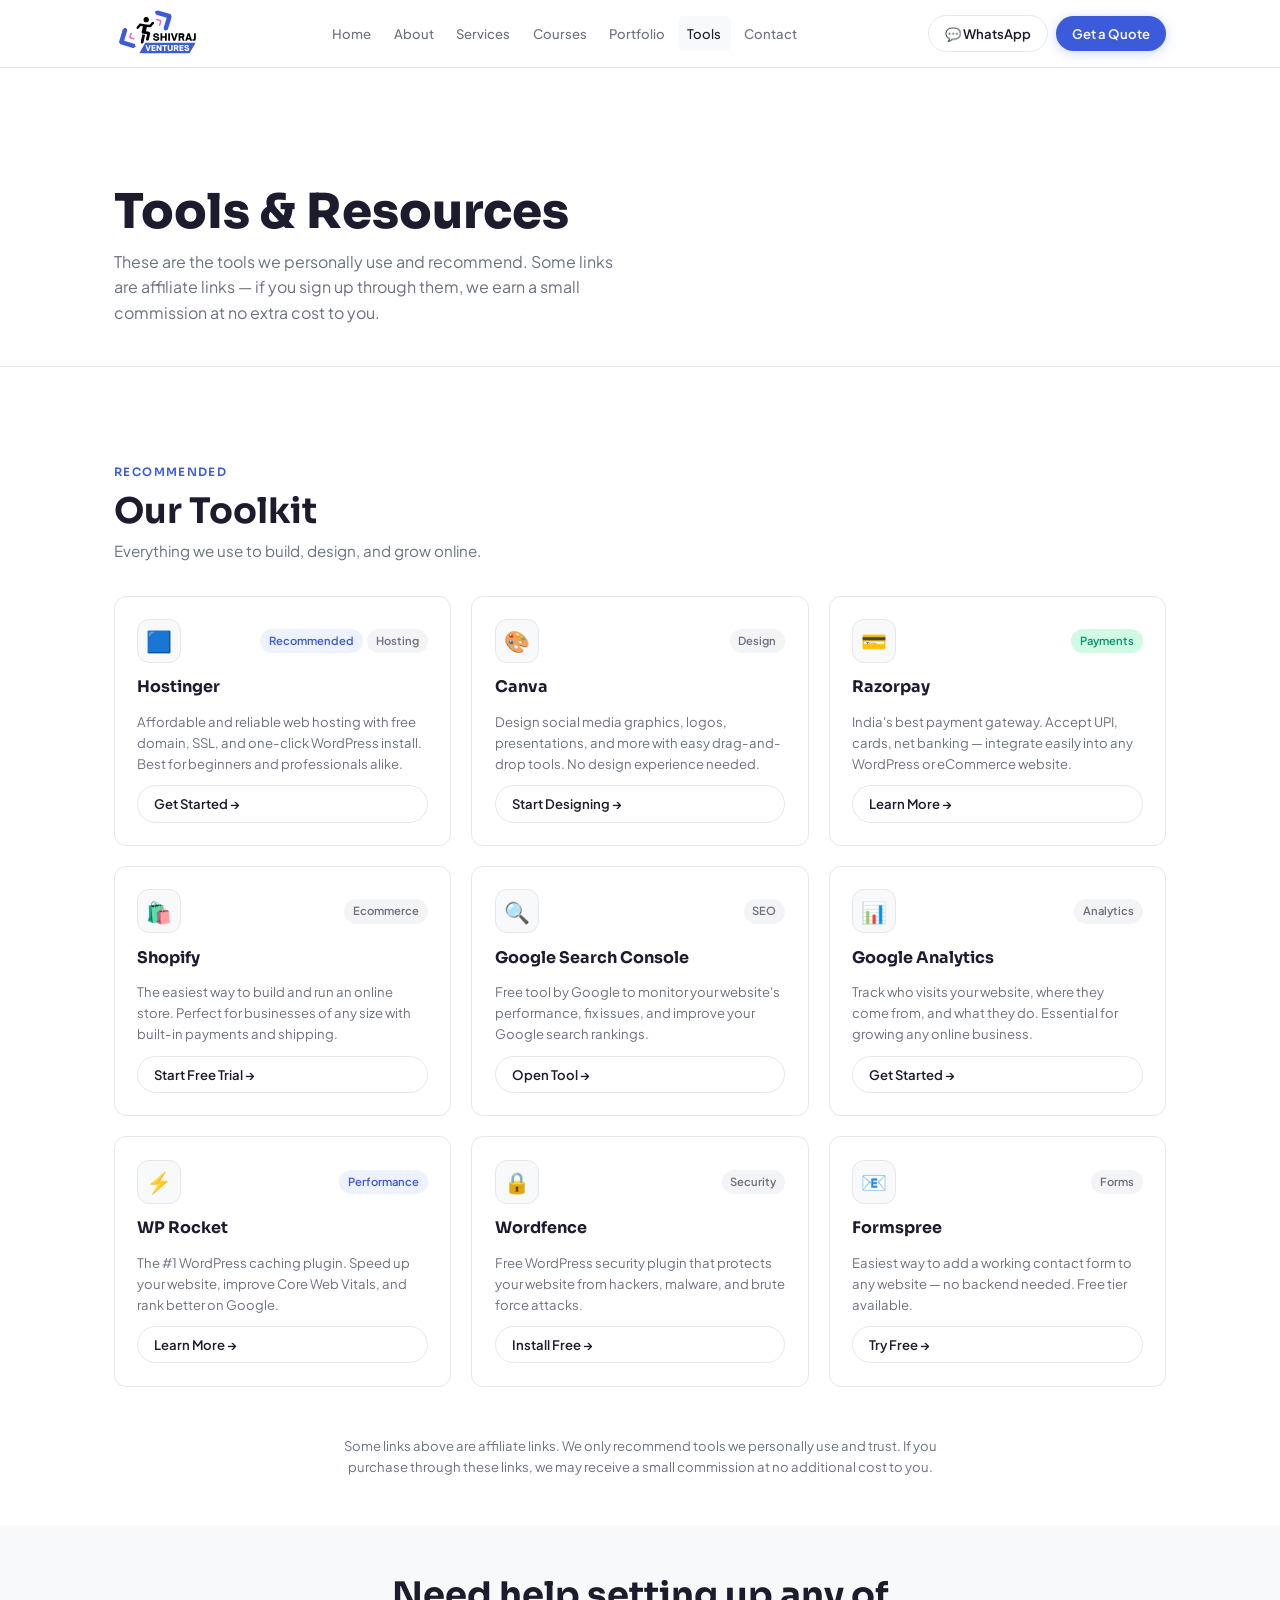
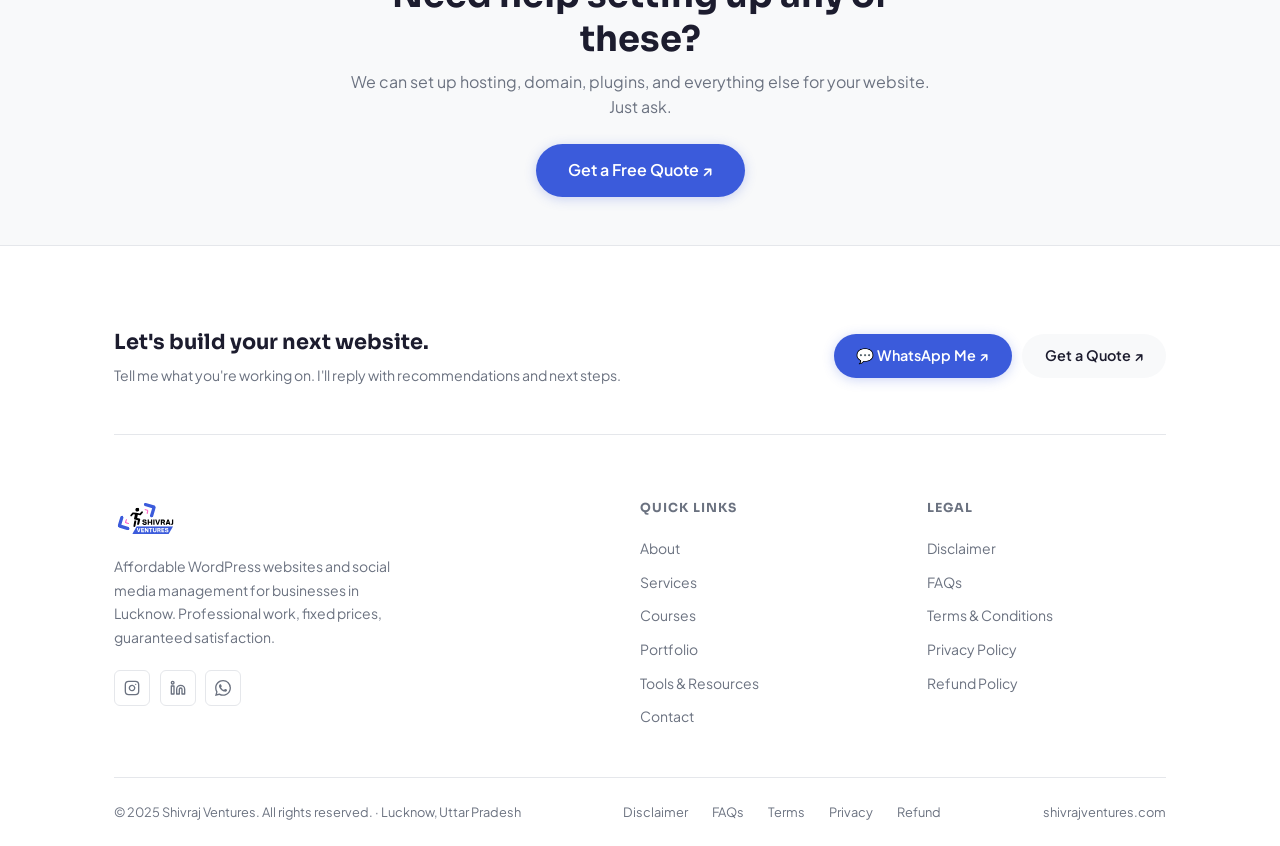
==== pages/tools.html @ c6edc183 "Add files via upload" ====
<!DOCTYPE html>
<html lang="en">
<head>
  <meta charset="UTF-8">
  <meta name="viewport" content="width=device-width, initial-scale=1.0">
  <meta name="description" content="Tools and resources recommended by Shivraj Ventures — Hostinger, Canva, Razorpay, Shopify and more for building websites and growing businesses online.">
  <meta name="keywords" content="tools resources Shivraj Ventures, Hostinger recommended, WordPress tools India, website building tools">
  <meta name="author" content="Shivraj Ventures">
  <title>Tools & Resources — Shivraj Ventures | Lucknow</title>
  <link rel="icon" type="image/svg+xml" href="../assets/favicon.svg">
  <link rel="stylesheet" href="../css/global.css">
  <link rel="stylesheet" href="../css/nav-footer.css">
  <link rel="stylesheet" href="../css/pages.css">
  <link rel="canonical" href="https://shivrajventures.com/tools">
</head>
<body>
<div id="navbar-placeholder"></div>
<main style="padding-top:var(--nav-h)">

  <div class="page-header">
    <div class="container">
      <h1>Tools & Resources</h1>
      <p>These are the tools we personally use and recommend. Some links are affiliate links — if you sign up through them, we earn a small commission at no extra cost to you.</p>
    </div>
  </div>

  <section class="section-sm">
    <div class="container">
      <span class="label">RECOMMENDED</span>
      <h2 class="title">Our Toolkit</h2>
      <p class="subtitle">Everything we use to build, design, and grow online.</p>

      <div class="tools-grid" style="margin-top:2rem">
        <div class="tool-card">
          <div class="tool-card__top">
            <div class="tool-icon">🟦</div>
            <div class="tool-badges"><span class="badge badge-blue">Recommended</span><span class="badge badge-gray">Hosting</span></div>
          </div>
          <h3>Hostinger</h3>
          <p>Affordable and reliable web hosting with free domain, SSL, and one-click WordPress install. Best for beginners and professionals alike.</p>
          <a href="https://hostinger.in" target="_blank" rel="noopener sponsored" class="btn btn-outline btn-sm" style="margin-top:auto">Get Started →</a>
        </div>
        <div class="tool-card">
          <div class="tool-card__top">
            <div class="tool-icon">🎨</div>
            <div class="tool-badges"><span class="badge badge-gray">Design</span></div>
          </div>
          <h3>Canva</h3>
          <p>Design social media graphics, logos, presentations, and more with easy drag-and-drop tools. No design experience needed.</p>
          <a href="https://canva.com" target="_blank" rel="noopener sponsored" class="btn btn-outline btn-sm" style="margin-top:auto">Start Designing →</a>
        </div>
        <div class="tool-card">
          <div class="tool-card__top">
            <div class="tool-icon">💳</div>
            <div class="tool-badges"><span class="badge badge-green">Payments</span></div>
          </div>
          <h3>Razorpay</h3>
          <p>India's best payment gateway. Accept UPI, cards, net banking — integrate easily into any WordPress or eCommerce website.</p>
          <a href="https://razorpay.com" target="_blank" rel="noopener" class="btn btn-outline btn-sm" style="margin-top:auto">Learn More →</a>
        </div>
        <div class="tool-card">
          <div class="tool-card__top">
            <div class="tool-icon">🛍️</div>
            <div class="tool-badges"><span class="badge badge-gray">Ecommerce</span></div>
          </div>
          <h3>Shopify</h3>
          <p>The easiest way to build and run an online store. Perfect for businesses of any size with built-in payments and shipping.</p>
          <a href="https://shopify.com" target="_blank" rel="noopener sponsored" class="btn btn-outline btn-sm" style="margin-top:auto">Start Free Trial →</a>
        </div>
        <div class="tool-card">
          <div class="tool-card__top">
            <div class="tool-icon">🔍</div>
            <div class="tool-badges"><span class="badge badge-gray">SEO</span></div>
          </div>
          <h3>Google Search Console</h3>
          <p>Free tool by Google to monitor your website's performance, fix issues, and improve your Google search rankings.</p>
          <a href="https://search.google.com/search-console" target="_blank" rel="noopener" class="btn btn-outline btn-sm" style="margin-top:auto">Open Tool →</a>
        </div>
        <div class="tool-card">
          <div class="tool-card__top">
            <div class="tool-icon">📊</div>
            <div class="tool-badges"><span class="badge badge-gray">Analytics</span></div>
          </div>
          <h3>Google Analytics</h3>
          <p>Track who visits your website, where they come from, and what they do. Essential for growing any online business.</p>
          <a href="https://analytics.google.com" target="_blank" rel="noopener" class="btn btn-outline btn-sm" style="margin-top:auto">Get Started →</a>
        </div>
        <div class="tool-card">
          <div class="tool-card__top">
            <div class="tool-icon">⚡</div>
            <div class="tool-badges"><span class="badge badge-blue">Performance</span></div>
          </div>
          <h3>WP Rocket</h3>
          <p>The #1 WordPress caching plugin. Speed up your website, improve Core Web Vitals, and rank better on Google.</p>
          <a href="https://wp-rocket.me" target="_blank" rel="noopener sponsored" class="btn btn-outline btn-sm" style="margin-top:auto">Learn More →</a>
        </div>
        <div class="tool-card">
          <div class="tool-card__top">
            <div class="tool-icon">🔒</div>
            <div class="tool-badges"><span class="badge badge-gray">Security</span></div>
          </div>
          <h3>Wordfence</h3>
          <p>Free WordPress security plugin that protects your website from hackers, malware, and brute force attacks.</p>
          <a href="https://wordfence.com" target="_blank" rel="noopener" class="btn btn-outline btn-sm" style="margin-top:auto">Install Free →</a>
        </div>
        <div class="tool-card">
          <div class="tool-card__top">
            <div class="tool-icon">📧</div>
            <div class="tool-badges"><span class="badge badge-gray">Forms</span></div>
          </div>
          <h3>Formspree</h3>
          <p>Easiest way to add a working contact form to any website — no backend needed. Free tier available.</p>
          <a href="https://formspree.io" target="_blank" rel="noopener" class="btn btn-outline btn-sm" style="margin-top:auto">Try Free →</a>
        </div>
      </div>

      <p style="text-align:center;margin-top:3rem;font-size:.82rem;color:var(--muted);max-width:600px;margin-left:auto;margin-right:auto">
        Some links above are affiliate links. We only recommend tools we personally use and trust. If you purchase through these links, we may receive a small commission at no additional cost to you.
      </p>
    </div>
  </section>

  <section class="section-sm" style="background:var(--bg-soft)">
    <div class="container" style="max-width:640px;text-align:center">
      <h2 class="title" style="margin-bottom:.5rem">Need help setting up any of these?</h2>
      <p style="color:var(--muted);margin-bottom:1.5rem">We can set up hosting, domain, plugins, and everything else for your website. Just ask.</p>
      <a href="contact.html" class="btn btn-primary btn-lg">Get a Free Quote ↗</a>
    </div>
  </section>

</main>
<div id="footer-placeholder"></div>
<script src="../js/components.js"></script>
<script>renderNavbar('tools'); renderFooter();</script>
</body>
</html>
---- css/global.css ----
@import url('https://fonts.googleapis.com/css2?family=Sora:wght@300;400;500;600;700;800&family=Plus+Jakarta+Sans:wght@300;400;500;600;700&display=swap');

:root {
  --primary:       #3b5bdb;
  --primary-dark:  #2f4ac2;
  --primary-light: #eef2ff;
  --accent:        #f59f00;
  --bg:            #ffffff;
  --bg-soft:       #f8f9fa;
  --text:          #1c1c2e;
  --muted:         #6b7280;
  --border:        #e5e7eb;
  --success:       #10b981;
  --star:          #f59f00;
  --font-head:     'Sora', sans-serif;
  --font-body:     'Plus Jakarta Sans', sans-serif;
  --radius-sm:     6px;
  --radius-md:     12px;
  --radius-lg:     20px;
  --radius-full:   9999px;
  --shadow-sm:     0 1px 3px rgba(0,0,0,0.08);
  --shadow-md:     0 4px 16px rgba(0,0,0,0.08);
  --shadow-lg:     0 10px 40px rgba(0,0,0,0.10);
  --max-w:         1100px;
  --nav-h:         68px;
}

*,*::before,*::after{box-sizing:border-box;margin:0;padding:0}
html{scroll-behavior:smooth;font-size:16px}
body{font-family:var(--font-body);color:var(--text);background:var(--bg);line-height:1.6;-webkit-font-smoothing:antialiased}
img{max-width:100%;display:block}
a{color:inherit;text-decoration:none}
ul{list-style:none}
button{cursor:pointer;border:none;background:none;font:inherit}

.container{max-width:var(--max-w);margin:0 auto;padding:0 1.5rem}
.section{padding:5rem 0}
.section-sm{padding:3rem 0}

.label{font-family:var(--font-head);font-size:.72rem;font-weight:600;letter-spacing:.12em;text-transform:uppercase;color:var(--primary);display:block;margin-bottom:.5rem}
.title{font-family:var(--font-head);font-size:clamp(1.6rem,3vw,2.2rem);font-weight:700;color:var(--text);line-height:1.25}
.subtitle{color:var(--muted);margin-top:.4rem;font-size:.95rem}

.btn{display:inline-flex;align-items:center;gap:.4rem;padding:.65rem 1.4rem;border-radius:var(--radius-full);font-family:var(--font-body);font-size:.9rem;font-weight:600;transition:all .18s ease;white-space:nowrap}
.btn-primary{background:var(--primary);color:#fff;box-shadow:0 2px 12px rgba(59,91,219,.25)}
.btn-primary:hover{background:var(--primary-dark);box-shadow:0 4px 18px rgba(59,91,219,.35);transform:translateY(-1px)}
.btn-outline{border:1.5px solid var(--border);color:var(--text);background:transparent}
.btn-outline:hover{border-color:var(--primary);color:var(--primary)}
.btn-ghost{color:var(--text);background:var(--bg-soft)}
.btn-ghost:hover{background:var(--border)}
.btn-sm{padding:.45rem 1rem;font-size:.82rem}
.btn-lg{padding:.85rem 2rem;font-size:1rem}

.card{background:var(--bg);border:1px solid var(--border);border-radius:var(--radius-md);padding:1.5rem;transition:box-shadow .2s,transform .2s}
.card:hover{box-shadow:var(--shadow-md);transform:translateY(-2px)}

.tag{display:inline-block;padding:.2rem .55rem;border-radius:var(--radius-sm);font-size:.76rem;font-weight:500;background:var(--bg-soft);color:var(--muted);border:1px solid var(--border)}
.stars{display:flex;gap:2px;color:var(--star);font-size:.9rem}
.view-all{display:inline-flex;align-items:center;gap:.25rem;font-size:.85rem;font-weight:600;color:var(--primary);transition:gap .15s}
.view-all:hover{gap:.5rem}
.sec-header{display:flex;align-items:flex-end;justify-content:space-between;margin-bottom:2rem;gap:1rem}

.page-header{padding:calc(var(--nav-h) + 3rem) 0 2.5rem;border-bottom:1px solid var(--border);margin-bottom:3rem}
.page-header h1{font-family:var(--font-head);font-size:clamp(2rem,4vw,3rem);font-weight:800;line-height:1.15}
.page-header p{color:var(--muted);margin-top:.6rem;font-size:1rem;max-width:520px}

@media(max-width:768px){.section{padding:3rem 0}.container{padding:0 1rem}.sec-header{flex-direction:column;align-items:flex-start}}
---- css/nav-footer.css ----
/* ===== NAVBAR ===== */
.navbar{position:fixed;top:0;left:0;right:0;z-index:1000;height:var(--nav-h);background:rgba(255,255,255,.96);backdrop-filter:blur(12px);border-bottom:1px solid var(--border);transition:box-shadow .2s}
.navbar.scrolled{box-shadow:var(--shadow-md)}
.navbar__inner{display:flex;align-items:center;justify-content:space-between;height:100%;max-width:var(--max-w);margin:0 auto;padding:0 1.5rem;gap:1rem}

/* Brand logo (SVG image) */
.brand-logo{display:flex;align-items:center;flex-shrink:0;text-decoration:none}
.brand-logo img{display:block;height:58px;width:auto;object-fit:contain}
.brand-logo__text{font-family:var(--font-head);font-weight:800;font-size:1.15rem;letter-spacing:-.5px;line-height:1}
.brand-logo__text .s{color:var(--primary)}
.brand-logo__text .rest{color:var(--text)}
.brand-logo__sub{font-family:var(--font-head);font-size:.6rem;font-weight:400;letter-spacing:.35em;color:var(--muted);text-transform:uppercase;display:block;margin-top:.1rem}
.brand-logo__dot{width:5px;height:5px;border-radius:50%;background:var(--primary);display:inline-block;margin:0 .35rem .1rem}

.navbar__links{display:flex;align-items:center;gap:.2rem}
.navbar__links a{font-size:.82rem;font-weight:500;color:var(--muted);padding:.45rem .6rem;border-radius:var(--radius-sm);transition:color .15s,background .15s}
.navbar__links a:hover,.navbar__links a.active{color:var(--text);background:var(--bg-soft)}

.navbar__actions{display:flex;align-items:center;gap:.5rem;flex-shrink:0}
.navbar__toggle{display:none;flex-direction:column;gap:5px;padding:8px;cursor:pointer}
.navbar__toggle span{display:block;width:22px;height:2px;background:var(--text);border-radius:2px;transition:all .25s}

.navbar__mobile{display:none;position:fixed;top:var(--nav-h);left:0;right:0;background:var(--bg);border-bottom:1px solid var(--border);padding:1rem 1.5rem;z-index:999;flex-direction:column;gap:.25rem;box-shadow:var(--shadow-md)}
.navbar__mobile.open{display:flex}
.navbar__mobile a{padding:.7rem .75rem;font-size:.95rem;font-weight:500;border-radius:var(--radius-sm);color:var(--text);transition:background .15s}
.navbar__mobile a:hover,.navbar__mobile a.active{background:var(--bg-soft);color:var(--primary)}
.navbar__mobile hr{margin:.5rem 0;border:none;border-top:1px solid var(--border)}
.navbar__mobile .btn{width:100%;justify-content:center;margin-top:.25rem}

@media(max-width:900px){.navbar__links{display:none}.navbar__toggle{display:flex}.navbar__actions .btn-outline{display:none}}

/* ===== FOOTER ===== */
.footer{background:var(--bg);border-top:1px solid var(--border);padding:5rem 0 1.5rem}
.footer__cta-row{display:grid;grid-template-columns:1fr auto;gap:2rem;align-items:center;margin-bottom:4rem;padding-bottom:3rem;border-bottom:1px solid var(--border)}
.footer__cta-row h3{font-family:var(--font-head);font-size:1.3rem;font-weight:700;margin-bottom:.3rem}
.footer__cta-row p{color:var(--muted);font-size:.88rem}
.footer__cta-btns{display:flex;gap:.65rem;flex-wrap:wrap}

.footer__grid{display:grid;grid-template-columns:2fr 1fr 1fr;gap:3rem;margin-bottom:3rem}
.footer__brand-logo{margin-bottom:.85rem}
.footer__brand p{font-size:.875rem;color:var(--muted);line-height:1.7;max-width:300px;margin-bottom:1.25rem}

.social-links{display:flex;gap:.6rem}
.social-links a{width:36px;height:36px;border-radius:var(--radius-sm);border:1px solid var(--border);display:flex;align-items:center;justify-content:center;color:var(--muted);font-size:.85rem;font-weight:700;transition:all .15s}
.social-links a:hover{border-color:var(--primary);color:var(--primary);background:var(--primary-light)}

.footer__col h4{font-family:var(--font-head);font-weight:700;font-size:.78rem;margin-bottom:1rem;letter-spacing:.08em;text-transform:uppercase;color:var(--muted)}
.footer__col ul{display:flex;flex-direction:column;gap:.5rem}
.footer__col ul li a{font-size:.875rem;color:var(--muted);transition:color .15s}
.footer__col ul li a:hover{color:var(--primary)}

.footer__bottom{display:flex;align-items:center;justify-content:space-between;padding-top:1.5rem;border-top:1px solid var(--border);gap:1rem;flex-wrap:wrap}
.footer__bottom p{font-size:.8rem;color:var(--muted)}
.footer__bottom-links{display:flex;gap:1.5rem;flex-wrap:wrap}
.footer__bottom-links a{font-size:.8rem;color:var(--muted);transition:color .15s}
.footer__bottom-links a:hover{color:var(--primary)}

@media(max-width:768px){.footer__grid{grid-template-columns:1fr 1fr}.footer__brand{grid-column:1/-1}.footer__cta-row{grid-template-columns:1fr}.footer__cta-btns{flex-wrap:wrap}}
@media(max-width:480px){.footer__grid{grid-template-columns:1fr}}
@media(max-width:900px){
  .navbar__actions .btn-primary{
    padding:.65rem 1.4rem;
    font-size:.9rem;
  }
}
---- css/pages.css ----
/* ===== TIMELINE (About) ===== */
.timeline{position:relative;margin-top:2.5rem}
.timeline::before{content:'';position:absolute;left:44px;top:0;bottom:0;width:2px;background:var(--border)}
.timeline__item{display:grid;grid-template-columns:88px 1fr;gap:1.5rem;margin-bottom:1.25rem;position:relative}
.timeline__year{font-family:var(--font-head);font-size:.82rem;font-weight:700;color:var(--primary);text-align:right;padding-top:.9rem;flex-shrink:0}
.timeline__dot{position:absolute;left:37px;top:1rem;width:16px;height:16px;border-radius:50%;background:var(--bg);border:2.5px solid var(--primary);z-index:1}
.timeline__content{background:var(--bg);border:1px solid var(--border);border-radius:var(--radius-md);padding:1rem 1.25rem;transition:box-shadow .2s}
.timeline__content:hover{box-shadow:var(--shadow-sm)}
.timeline__content h4{font-family:var(--font-head);font-size:.95rem;font-weight:700;margin-bottom:.25rem}
.timeline__content p{font-size:.83rem;color:var(--muted);line-height:1.55}
.tech-stack{display:flex;flex-wrap:wrap;gap:.5rem;margin-top:1rem}
.tech-tag{padding:.35rem .85rem;border-radius:var(--radius-full);border:1.5px solid var(--border);font-size:.82rem;font-weight:500;color:var(--text);background:var(--bg);transition:all .15s}
.tech-tag:hover{border-color:var(--primary);color:var(--primary);background:var(--primary-light)}

/* ===== SERVICES PAGE ===== */
.services-page-grid{display:grid;grid-template-columns:repeat(3,1fr);gap:1.25rem}
.svc-page-card{border:1px solid var(--border);border-radius:var(--radius-md);padding:2rem 1.5rem;background:var(--bg);transition:box-shadow .2s,transform .2s;display:flex;flex-direction:column;gap:.9rem}
.svc-page-card:hover{box-shadow:var(--shadow-lg);transform:translateY(-3px)}
.svc-page-icon{width:48px;height:48px;border-radius:14px;display:flex;align-items:center;justify-content:center;font-size:1.4rem}
.svc-page-card h3{font-family:var(--font-head);font-size:1.05rem;font-weight:700}
.svc-page-card p{font-size:.85rem;color:var(--muted);line-height:1.65;flex:1}
.btn-link{display:inline-flex;align-items:center;gap:.3rem;font-size:.85rem;font-weight:600;color:var(--primary);transition:gap .15s;margin-top:auto}
.btn-link:hover{gap:.55rem}

/* ===== PORTFOLIO PAGE ===== */
.portfolio-filters{display:flex;gap:.5rem;flex-wrap:wrap;margin-bottom:2rem}
.filter-btn{padding:.45rem 1.1rem;border-radius:var(--radius-full);border:1.5px solid var(--border);font-size:.83rem;font-weight:600;color:var(--muted);cursor:pointer;background:var(--bg);transition:all .15s}
.filter-btn:hover,.filter-btn.active{background:var(--primary);border-color:var(--primary);color:#fff}
.portfolio-grid{display:grid;grid-template-columns:repeat(2,1fr);gap:1.25rem}
.port-card{border:1px solid var(--border);border-radius:var(--radius-md);padding:1.75rem;background:var(--bg);display:flex;flex-direction:column;gap:.85rem;transition:box-shadow .2s,transform .2s}
.port-card:hover{box-shadow:var(--shadow-md);transform:translateY(-2px)}
.port-card__header{display:flex;align-items:flex-start;justify-content:space-between;gap:.75rem}
.port-card__cat{font-size:.78rem;font-weight:600;color:var(--primary);margin-bottom:.2rem}
.port-card__title{font-family:var(--font-head);font-size:1.05rem;font-weight:700}
.port-card p{font-size:.84rem;color:var(--muted);line-height:1.65}
.port-card__tags{display:flex;flex-wrap:wrap;gap:.4rem}

/* ===== CONTACT PAGE ===== */
.contact-grid{display:grid;grid-template-columns:1fr 1fr;gap:2rem;align-items:start}
.contact-box{border:1px solid var(--border);border-radius:var(--radius-md);padding:2rem;background:var(--bg)}
.contact-box h2{font-family:var(--font-head);font-size:1.4rem;font-weight:700;margin-bottom:.3rem}
.contact-box>p{color:var(--muted);font-size:.88rem;margin-bottom:1.5rem}
.form-group{display:flex;flex-direction:column;gap:.3rem;margin-bottom:1.1rem}
.form-group label{font-size:.85rem;font-weight:600;color:var(--text)}
.form-control{width:100%;padding:.65rem .9rem;border:1.5px solid var(--border);border-radius:var(--radius-sm);font-family:var(--font-body);font-size:.88rem;color:var(--text);background:var(--bg);transition:border-color .15s,box-shadow .15s;outline:none}
.form-control:focus{border-color:var(--primary);box-shadow:0 0 0 3px rgba(59,91,219,.12)}
.form-control::placeholder{color:var(--muted)}
textarea.form-control{resize:vertical;min-height:120px}
.contact-info-item{border:1px solid var(--border);border-radius:var(--radius-sm);padding:.9rem 1rem;margin-bottom:.75rem}
.contact-info-item__label{font-size:.72rem;color:var(--muted);font-weight:600;text-transform:uppercase;letter-spacing:.07em;margin-bottom:.2rem}
.contact-info-item__value{font-size:.88rem;font-weight:600;color:var(--text)}
.quick-note{margin-top:1.25rem;background:var(--bg-soft);border:1px solid var(--border);border-radius:var(--radius-sm);padding:.9rem 1rem}
.quick-note h4{font-size:.82rem;font-weight:700;margin-bottom:.25rem}
.quick-note p{font-size:.8rem;color:var(--muted)}

/* ===== FAQ PAGE ===== */
.faq-item{border:1px solid var(--border);border-radius:var(--radius-md);overflow:hidden;margin-bottom:.5rem}
.faq-q{display:flex;align-items:center;justify-content:space-between;padding:1.1rem 1.5rem;cursor:pointer;background:var(--bg);transition:background .15s;gap:1rem}
.faq-q:hover{background:var(--bg-soft)}
.faq-q h3{font-family:var(--font-head);font-size:.95rem;font-weight:600}
.faq-toggle{font-size:1.2rem;color:var(--muted);flex-shrink:0;transition:transform .25s;line-height:1}
.faq-item.open .faq-toggle{transform:rotate(45deg)}
.faq-ans{display:none;padding:0 1.5rem 1.1rem;font-size:.88rem;color:var(--muted);line-height:1.7;background:var(--bg);border-top:1px solid var(--border)}
.faq-item.open .faq-ans{display:block}

/* ===== TOOLS PAGE ===== */
.tools-grid{display:grid;grid-template-columns:repeat(3,1fr);gap:1.25rem}
.tool-card{border:1px solid var(--border);border-radius:var(--radius-md);padding:1.4rem;background:var(--bg);display:flex;flex-direction:column;gap:.7rem;transition:box-shadow .2s,transform .2s}
.tool-card:hover{box-shadow:var(--shadow-md);transform:translateY(-2px)}
.tool-card__top{display:flex;align-items:center;justify-content:space-between}
.tool-icon{width:44px;height:44px;border-radius:12px;background:var(--bg-soft);border:1px solid var(--border);display:flex;align-items:center;justify-content:center;font-size:1.3rem}
.tool-badges{display:flex;gap:.3rem;flex-wrap:wrap}
.badge{display:inline-flex;align-items:center;padding:.2rem .55rem;border-radius:var(--radius-full);font-size:.7rem;font-weight:600}
.badge-blue{background:var(--primary-light);color:var(--primary)}
.badge-green{background:#d1fae5;color:#059669}
.badge-gray{background:#f3f4f6;color:#6b7280}
.tool-card h3{font-family:var(--font-head);font-size:1rem;font-weight:700}
.tool-card p{font-size:.82rem;color:var(--muted);line-height:1.6;flex:1}

/* ===== LEGAL PAGES ===== */
.legal-content{max-width:740px;margin:0 auto;padding-bottom:5rem}
.legal-content h2{font-family:var(--font-head);font-size:1.2rem;font-weight:700;margin-top:2.5rem;margin-bottom:.6rem}
.legal-content p{font-size:.9rem;color:var(--muted);line-height:1.8;margin-bottom:.75rem}
.legal-content ul{list-style:disc;padding-left:1.25rem;display:flex;flex-direction:column;gap:.3rem;margin-bottom:.75rem}
.legal-content ul li{font-size:.88rem;color:var(--muted)}
.legal-content strong{color:var(--text);font-weight:700}
.legal-highlight{background:var(--bg-soft);border:1.5px solid var(--border);border-radius:var(--radius-md);padding:1.5rem;margin-bottom:2rem}
.legal-highlight h3{font-family:var(--font-head);font-size:1.05rem;font-weight:700;margin-bottom:.4rem}

/* ===== RESPONSIVE INNER ===== */
@media(max-width:768px){
  .timeline::before{left:36px}
  .timeline__item{grid-template-columns:72px 1fr}
  .timeline__dot{left:29px}
  .services-page-grid{grid-template-columns:repeat(2,1fr)}
  .portfolio-grid{grid-template-columns:1fr}
  .contact-grid{grid-template-columns:1fr}
  .tools-grid{grid-template-columns:repeat(2,1fr)}
}
@media(max-width:480px){
  .services-page-grid{grid-template-columns:1fr}
  .tools-grid{grid-template-columns:1fr}
  .timeline__item{grid-template-columns:60px 1fr}
}

/* ===== COURSES PAGE ===== */
.courses-page-grid{display:grid;grid-template-columns:repeat(3,1fr);gap:1.5rem;margin-top:2rem}
@media(max-width:900px){.courses-page-grid{grid-template-columns:repeat(2,1fr)}}
@media(max-width:560px){.courses-page-grid{grid-template-columns:1fr}}

.course-full-card{background:var(--bg);border:1px solid var(--border);border-radius:var(--radius-md);padding:1.5rem;display:flex;flex-direction:column;gap:.6rem;transition:box-shadow .2s,transform .2s}
.course-full-card:hover{box-shadow:var(--shadow-md);transform:translateY(-3px)}
.course-full-card h3{font-family:var(--font-head);font-size:1rem;font-weight:700;color:var(--text);line-height:1.3}
.course-full-card p{font-size:.875rem;color:var(--muted);flex:1}
.course-full-card__icon{font-size:2rem;width:52px;height:52px;border-radius:var(--radius-sm);display:flex;align-items:center;justify-content:center}
.course-full-card__meta{font-size:.78rem;color:var(--muted);font-weight:500}
.icon-blue{background:#dbeafe}
.icon-purple{background:#ede9fe}
.icon-green{background:#d1fae5}
.icon-orange{background:#ffedd5}
.icon-red{background:#fee2e2}

.price-main{font-family:var(--font-head);font-size:1.25rem;font-weight:700;color:var(--primary)}
.price-old{font-size:.82rem;color:var(--muted);text-decoration:line-through}

.courses-content{max-width:780px;margin:0 auto}
.courses-content p{color:var(--muted);margin-bottom:1rem;font-size:.95rem;line-height:1.75}
.courses-content h2{font-family:var(--font-head);font-size:1.35rem;font-weight:700;margin:2rem 0 .75rem;color:var(--text)}
.courses-content h3{font-family:var(--font-head);font-size:1.05rem;font-weight:600;margin:1.5rem 0 .5rem;color:var(--text)}
.courses-content ul{padding-left:1.25rem;margin:.5rem 0 1rem;display:flex;flex-direction:column;gap:.35rem}
.courses-content ul li{font-size:.9rem;color:var(--muted);list-style:disc}
.courses-content strong{font-weight:600;color:var(--text);display:block;margin-bottom:.35rem}
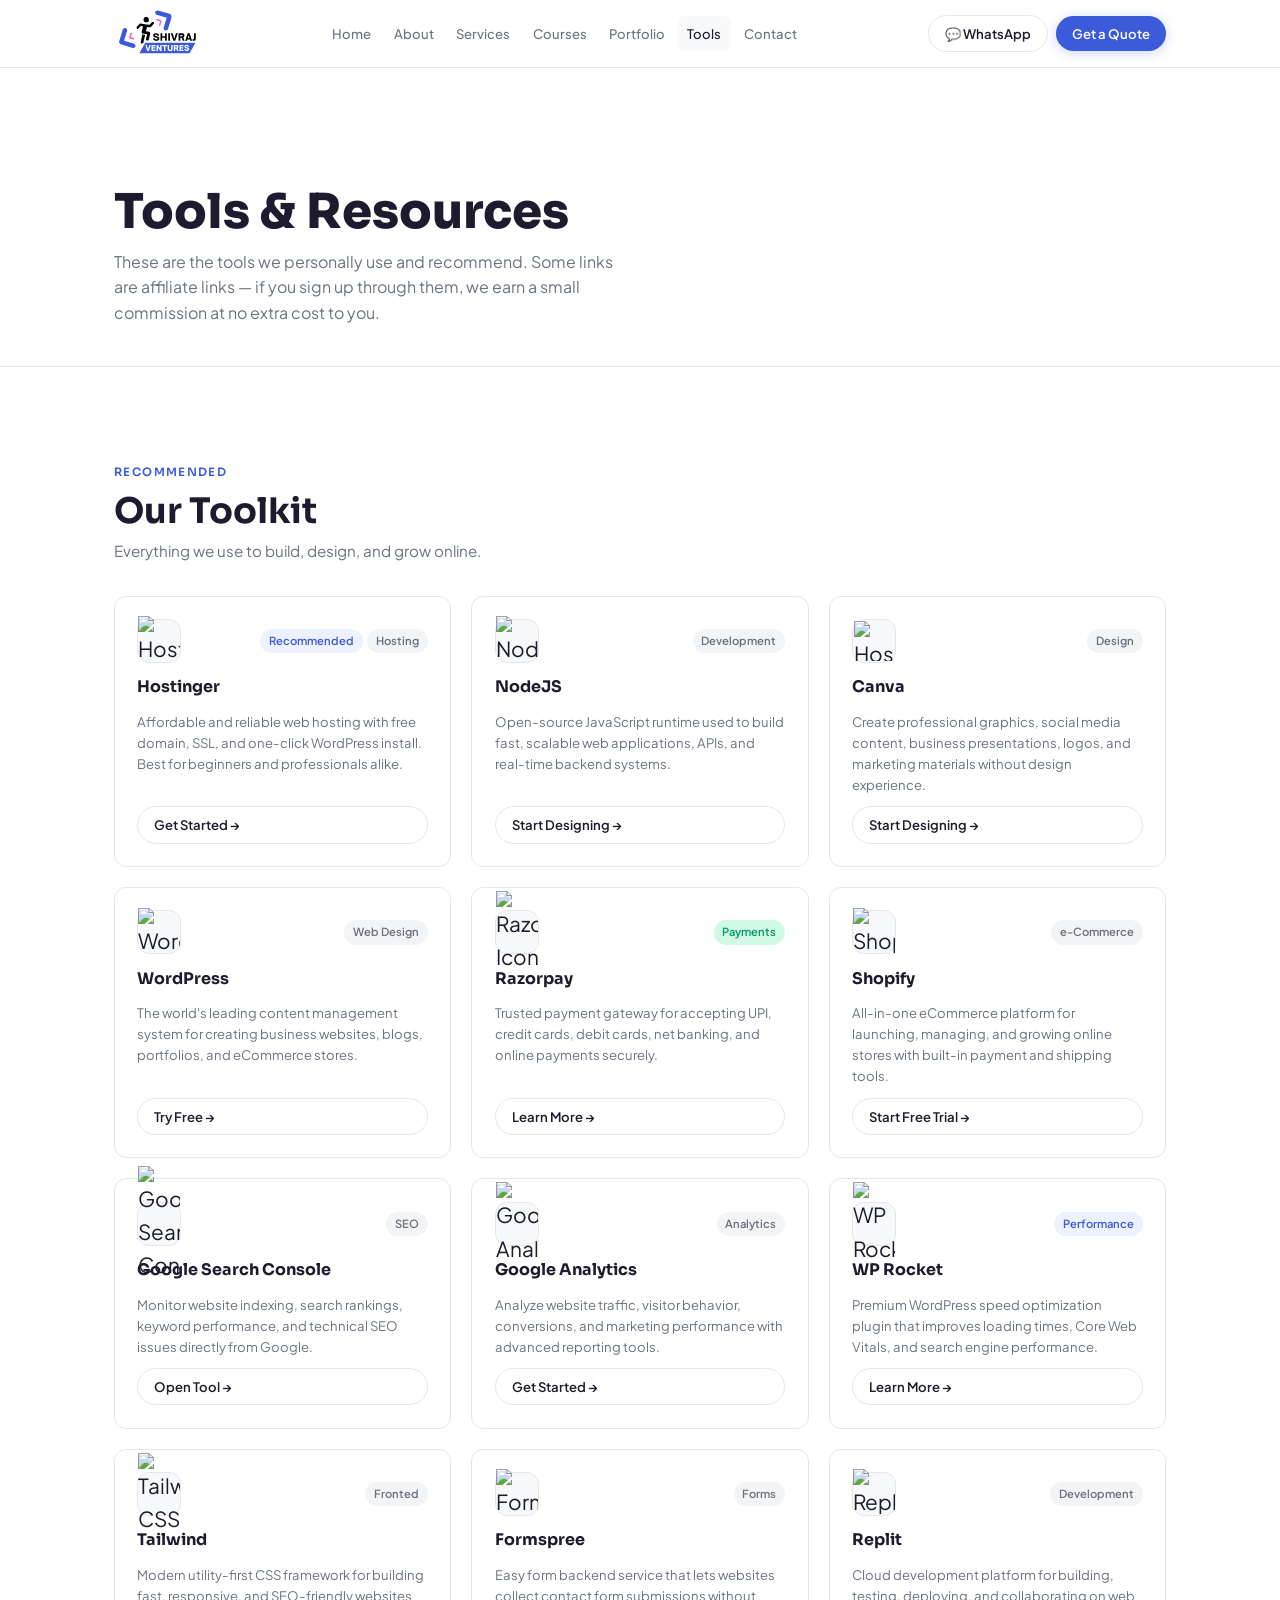
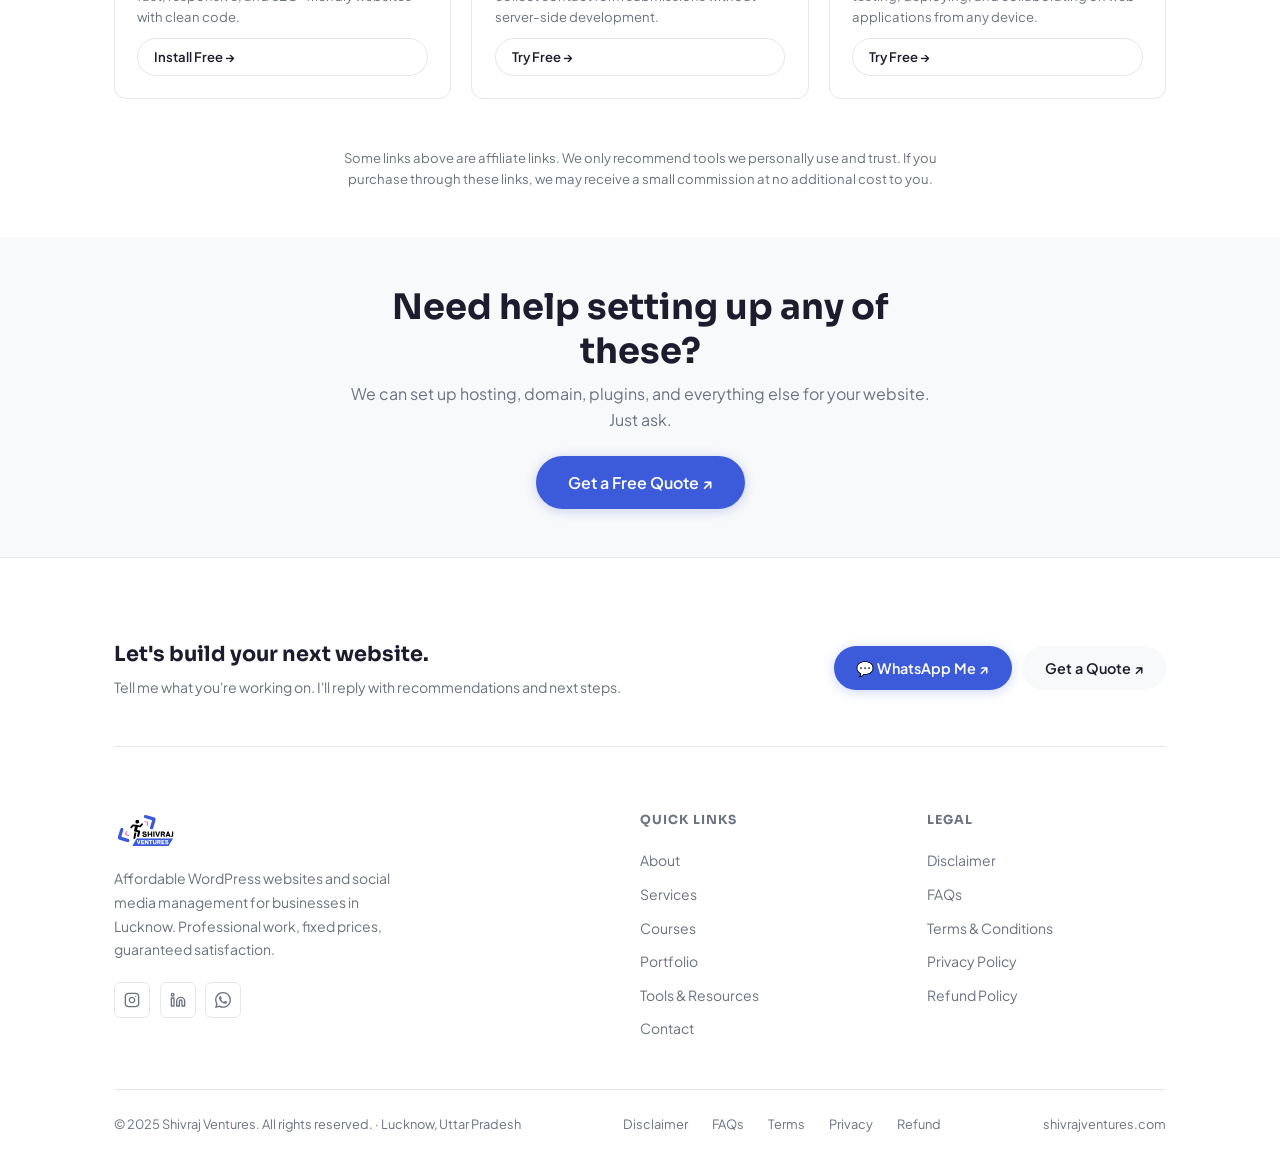
==== commit 9b82c879: "Update tools.html" ====
--- a/pages/tools.html
+++ b/pages/tools.html
@@ -33,7 +33,7 @@
       <div class="tools-grid" style="margin-top:2rem">
         <div class="tool-card">
           <div class="tool-card__top">
-            <div class="tool-icon">🟦</div>
+            <div class="tool-icon"><img src="https://cdn.simpleicons.org/hostinger" alt="Hostinger"></div>
             <div class="tool-badges"><span class="badge badge-blue">Recommended</span><span class="badge badge-gray">Hosting</span></div>
           </div>
           <h3>Hostinger</h3>
@@ -42,76 +42,112 @@
         </div>
         <div class="tool-card">
           <div class="tool-card__top">
-            <div class="tool-icon">🎨</div>
+            <div class="tool-icon"><img src="https://cdn.simpleicons.org/nodedotjs" alt="Node.js"></div>
+            <div class="tool-badges"><span class="badge badge-gray">Development</span></div>
+          </div>
+          <h3>NodeJS</h3>
+          <p>Open-source JavaScript runtime used to build fast, scalable web applications, APIs, and real-time backend systems.</p>
+          <a href="https://nodejs.org/" target="_blank" rel="noopener sponsored" class="btn btn-outline btn-sm" style="margin-top:auto">Start Designing →</a>
+        </div>
+        <div class="tool-card">
+          <div class="tool-card__top">
+            <div class="tool-icon"><img src="https://static.canva.com/web/images/8439b51bb7a19f6e65ce1064bc37c197.svg" alt="Hostinger Icon" width="40" height="40"></div>
             <div class="tool-badges"><span class="badge badge-gray">Design</span></div>
           </div>
           <h3>Canva</h3>
-          <p>Design social media graphics, logos, presentations, and more with easy drag-and-drop tools. No design experience needed.</p>
+          <p>Create professional graphics, social media content, business presentations, logos, and marketing materials without design experience.</p>
           <a href="https://canva.com" target="_blank" rel="noopener sponsored" class="btn btn-outline btn-sm" style="margin-top:auto">Start Designing →</a>
         </div>
         <div class="tool-card">
           <div class="tool-card__top">
-            <div class="tool-icon">💳</div>
+            <div class="tool-icon"><img src="https://cdn.simpleicons.org/wordpress/21759B" alt="WordPress"></div>
+            <div class="tool-badges"><span class="badge badge-gray">Web Design</span></div>
+          </div>
+          <h3>WordPress</h3>
+          <p>The world's leading content management system for creating business websites, blogs, portfolios, and eCommerce stores.</p>
+          <a href="https://wordpress.org" target="_blank" rel="noopener" class="btn btn-outline btn-sm" style="margin-top:auto">Try Free →</a>
+        </div>
+        <div class="tool-card">
+          <div class="tool-card__top">
+            <div class="tool-icon"><img src="https://cdn.simpleicons.org/razorpay/0C2451" alt="Razorpay Icon"></div>
             <div class="tool-badges"><span class="badge badge-green">Payments</span></div>
           </div>
           <h3>Razorpay</h3>
-          <p>India's best payment gateway. Accept UPI, cards, net banking — integrate easily into any WordPress or eCommerce website.</p>
+          <p>Trusted payment gateway for accepting UPI, credit cards, debit cards, net banking, and online payments securely.</p>
           <a href="https://razorpay.com" target="_blank" rel="noopener" class="btn btn-outline btn-sm" style="margin-top:auto">Learn More →</a>
         </div>
         <div class="tool-card">
           <div class="tool-card__top">
-            <div class="tool-icon">🛍️</div>
-            <div class="tool-badges"><span class="badge badge-gray">Ecommerce</span></div>
+            <div class="tool-icon"><img src="https://cdn.simpleicons.org/shopify/95BF47" alt="Shopify"></div>
+            <div class="tool-badges"><span class="badge badge-gray">e-Commerce</span></div>
           </div>
           <h3>Shopify</h3>
-          <p>The easiest way to build and run an online store. Perfect for businesses of any size with built-in payments and shipping.</p>
+          <p>All-in-one eCommerce platform for launching, managing, and growing online stores with built-in payment and shipping tools.</p>
           <a href="https://shopify.com" target="_blank" rel="noopener sponsored" class="btn btn-outline btn-sm" style="margin-top:auto">Start Free Trial →</a>
         </div>
         <div class="tool-card">
           <div class="tool-card__top">
-            <div class="tool-icon">🔍</div>
+            <div class="tool-icon"><img src="https://cdn.simpleicons.org/googlesearchconsole/458CF5" alt="Google Search Console"></div>
             <div class="tool-badges"><span class="badge badge-gray">SEO</span></div>
           </div>
           <h3>Google Search Console</h3>
-          <p>Free tool by Google to monitor your website's performance, fix issues, and improve your Google search rankings.</p>
+          <p>Monitor website indexing, search rankings, keyword performance, and technical SEO issues directly from Google.</p>
           <a href="https://search.google.com/search-console" target="_blank" rel="noopener" class="btn btn-outline btn-sm" style="margin-top:auto">Open Tool →</a>
         </div>
         <div class="tool-card">
           <div class="tool-card__top">
-            <div class="tool-icon">📊</div>
+            <div class="tool-icon"><img src="https://cdn.simpleicons.org/googleanalytics/E37400" alt="Google Analytics"></div>
             <div class="tool-badges"><span class="badge badge-gray">Analytics</span></div>
           </div>
           <h3>Google Analytics</h3>
-          <p>Track who visits your website, where they come from, and what they do. Essential for growing any online business.</p>
+          <p>Analyze website traffic, visitor behavior, conversions, and marketing performance with advanced reporting tools.</p>
           <a href="https://analytics.google.com" target="_blank" rel="noopener" class="btn btn-outline btn-sm" style="margin-top:auto">Get Started →</a>
         </div>
         <div class="tool-card">
           <div class="tool-card__top">
-            <div class="tool-icon">⚡</div>
+            <div class="tool-icon"><img src="https://cdn.simpleicons.org/wprocket" alt="WP Rocket"></div>
             <div class="tool-badges"><span class="badge badge-blue">Performance</span></div>
           </div>
           <h3>WP Rocket</h3>
-          <p>The #1 WordPress caching plugin. Speed up your website, improve Core Web Vitals, and rank better on Google.</p>
+          <p>Premium WordPress speed optimization plugin that improves loading times, Core Web Vitals, and search engine performance.</p>
           <a href="https://wp-rocket.me" target="_blank" rel="noopener sponsored" class="btn btn-outline btn-sm" style="margin-top:auto">Learn More →</a>
         </div>
         <div class="tool-card">
           <div class="tool-card__top">
-            <div class="tool-icon">🔒</div>
-            <div class="tool-badges"><span class="badge badge-gray">Security</span></div>
+            <div class="tool-icon"><img src="https://cdn.simpleicons.org/tailwindcss" alt="Tailwind CSS"></div>
+            <div class="tool-badges"><span class="badge badge-gray">Fronted</span></div>
           </div>
-          <h3>Wordfence</h3>
-          <p>Free WordPress security plugin that protects your website from hackers, malware, and brute force attacks.</p>
-          <a href="https://wordfence.com" target="_blank" rel="noopener" class="btn btn-outline btn-sm" style="margin-top:auto">Install Free →</a>
+          <h3>Tailwind</h3>
+          <p>Modern utility-first CSS framework for building fast, responsive, and SEO-friendly websites with clean code.</p>
+          <a href="https://tailwindcss.com" target="_blank" rel="noopener" class="btn btn-outline btn-sm" style="margin-top:auto">Install Free →</a>
         </div>
         <div class="tool-card">
           <div class="tool-card__top">
-            <div class="tool-icon">📧</div>
+            <div class="tool-icon"><img src="https://cdn.simpleicons.org/formspree/E5122E" alt="Formspree"></div>
             <div class="tool-badges"><span class="badge badge-gray">Forms</span></div>
           </div>
           <h3>Formspree</h3>
-          <p>Easiest way to add a working contact form to any website — no backend needed. Free tier available.</p>
+          <p>Easy form backend service that lets websites collect contact form submissions without server-side development.</p>
           <a href="https://formspree.io" target="_blank" rel="noopener" class="btn btn-outline btn-sm" style="margin-top:auto">Try Free →</a>
         </div>
+        <div class="tool-card">
+          <div class="tool-card__top">
+            <div class="tool-icon"><img src="https://cdn.simpleicons.org/replit/F26207" alt="Replit"></div>
+            <div class="tool-badges"><span class="badge badge-gray">Development</span></div>
+          </div>
+          <h3>Replit</h3>
+          <p>Cloud development platform for building, testing, deploying, and collaborating on web applications from any device.</p>
+          <a href="https://replit.com" target="_blank" rel="noopener" class="btn btn-outline btn-sm" style="margin-top:auto">Try Free →</a>
+        </div>
+        <!-- <div class="tool-card">
+          <div class="tool-card__top">
+            <div class="tool-icon"><img src="https://cdn.simpleicons.org/elevenlabs/000000" alt="ElevenLabs"></div>
+            <div class="tool-badges"><span class="badge badge-gray">AI Tool</span></div>
+          </div>
+          <h3>Elevenlabs</h3>
+          <p>AI voice generation platform for creating realistic text-to-speech audio, voiceovers, dubbing, and custom voices.</p>
+          <a href="https://elevenlabs.io" target="_blank" rel="noopener" class="btn btn-outline btn-sm" style="margin-top:auto">Try Free →</a>
+        </div> -->
       </div>
 
       <p style="text-align:center;margin-top:3rem;font-size:.82rem;color:var(--muted);max-width:600px;margin-left:auto;margin-right:auto">
